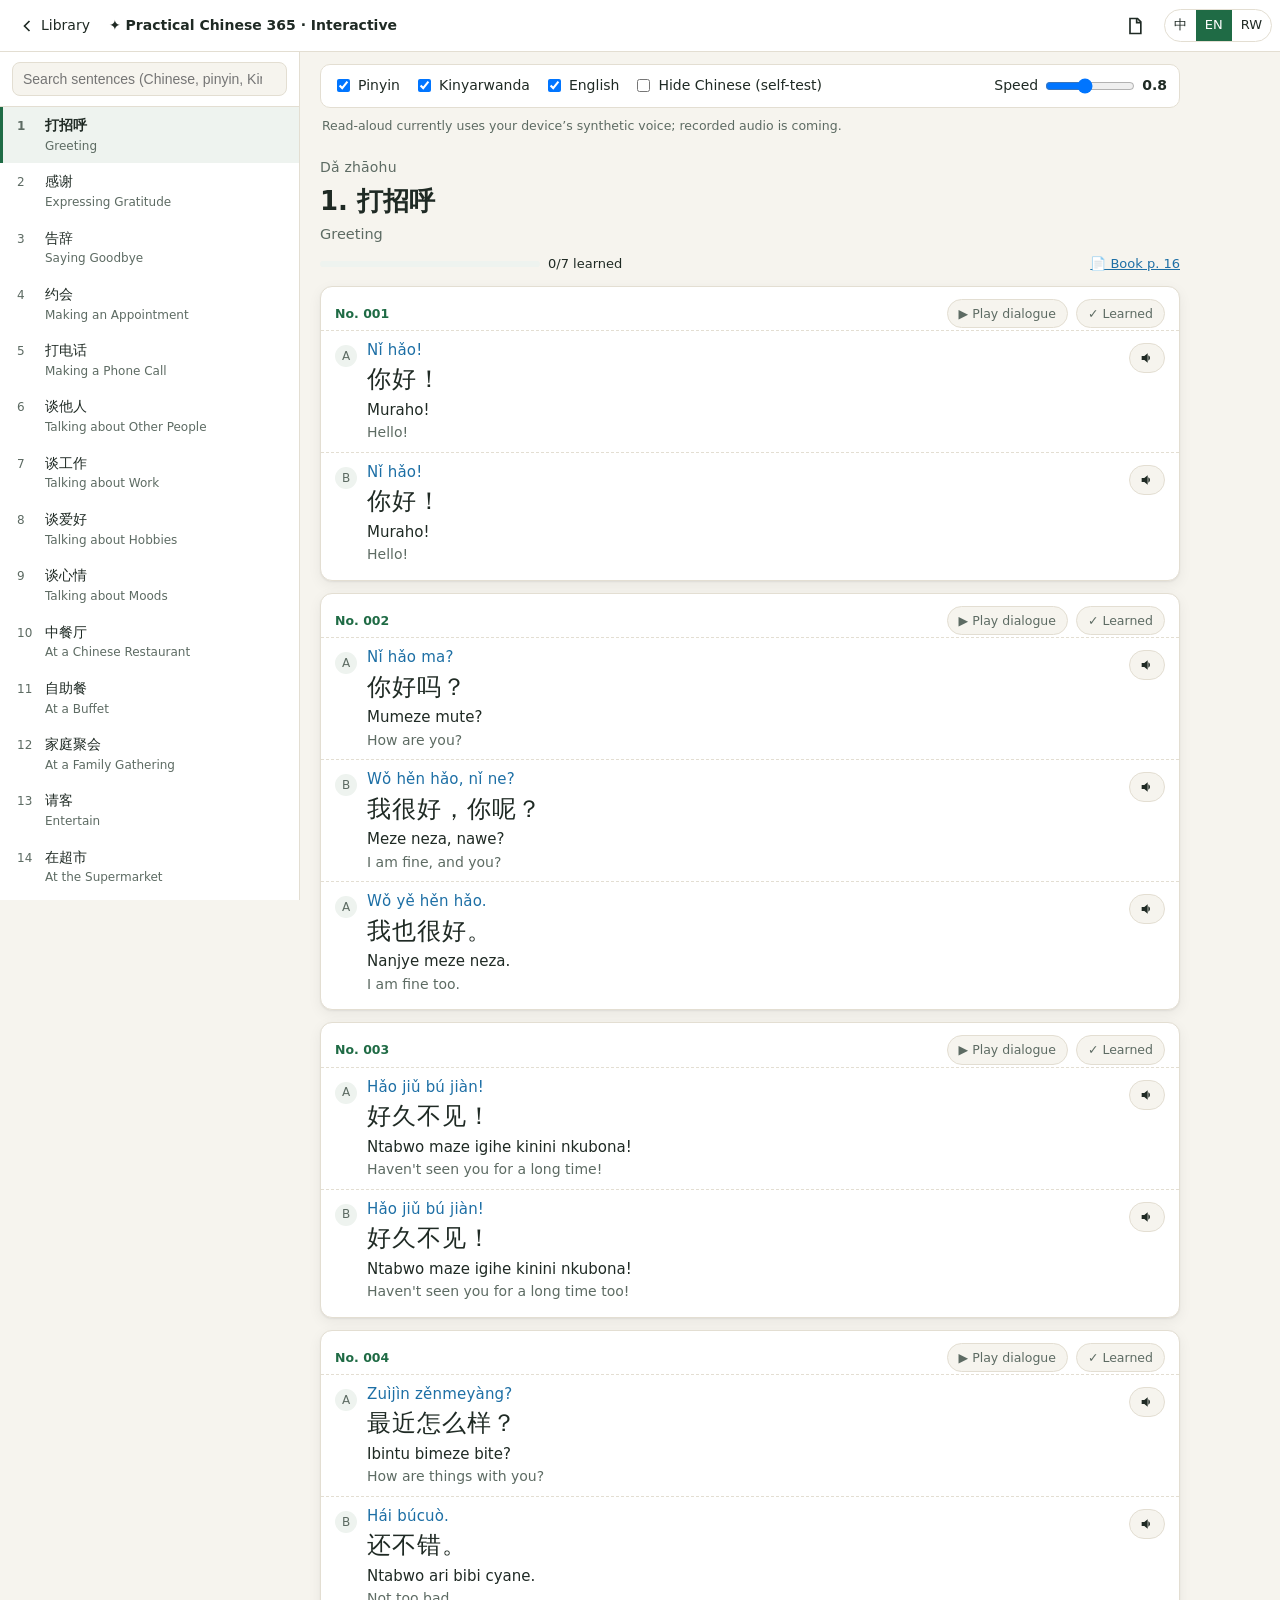
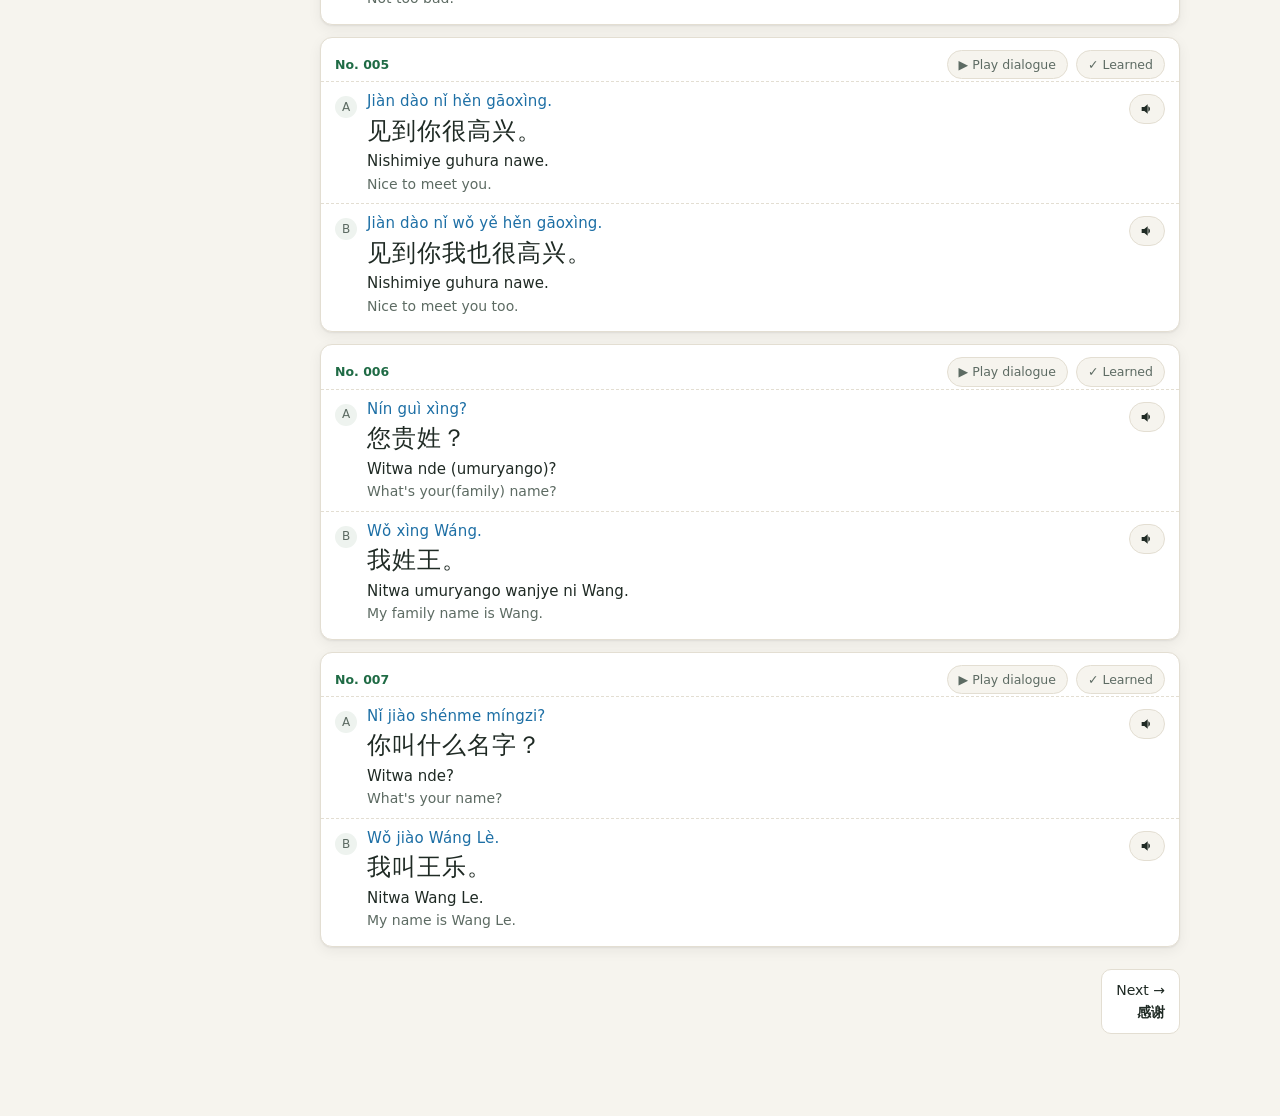
==== learn.html @ e9c6e746 "Site files (batch 1/5)" ====
<!doctype html>
<html lang="zh">
<head>
<meta charset="utf-8">
<meta name="viewport" content="width=device-width,initial-scale=1">
<title>互动学习 | 卢大孔院双语教材在线书库</title>
<link rel="icon" href="data:image/svg+xml,%3Csvg xmlns='http://www.w3.org/2000/svg' viewBox='0 0 32 32'%3E%3Crect width='32' height='32' rx='7' fill='%231f6b45'/%3E%3Cpath d='M7 9h8a3 3 0 0 1 3 3v12a3 3 0 0 0-3-3H7zM25 9h-5a3 3 0 0 0-3 3v12a3 3 0 0 1 3-3h5z' fill='%23fad201'/%3E%3C/svg%3E">
<link rel="stylesheet" href="assets/style.css">
<link rel="stylesheet" href="assets/learn.css">
</head>
<body class="learnpage">
<div class="rbar">
  <a class="ib" href="index.html"><svg viewBox="0 0 24 24" fill="none" stroke="currentColor" stroke-width="2"><path d="M15 18l-6-6 6-6"/></svg><span class="hide-sm" id="backTxt"></span></a>
  <button class="ib lmenu" id="menu"><svg viewBox="0 0 24 24" fill="none" stroke="currentColor" stroke-width="2"><path d="M4 6h16M4 12h16M4 18h10"/></svg></button>
  <div class="title" id="title"></div>
  <a class="ib hide-sm" id="pdfLink"><svg viewBox="0 0 24 24" fill="none" stroke="currentColor" stroke-width="2"><path d="M6 3h9l4 4v14H6z"/><path d="M14 3v5h5"/></svg></a>
  <div class="lang"><button data-l="zh">中</button><button data-l="en">EN</button><button data-l="rw">RW</button></div>
</div>

<aside class="ldrawer" id="drawer">
  <div class="lsearch"><input id="sq" type="search" autocomplete="off"></div>
  <nav id="topics"></nav>
</aside>
<div class="scrim" id="scrim"></div>

<main class="lmain" id="main">
  <div class="tools" id="tools">
    <label><input type="checkbox" id="tPy" checked> <span id="lPy"></span></label>
    <label><input type="checkbox" id="tRw" checked> <span id="lRw"></span></label>
    <label><input type="checkbox" id="tEn" checked> <span id="lEn"></span></label>
    <label class="practice"><input type="checkbox" id="tHide"> <span id="lHide"></span></label>
    <label class="speed"><span id="lSpeed"></span> <input type="range" id="rate" min="0.5" max="1.2" step="0.1" value="0.8"> <b id="rateV">0.8</b></label>
  </div>
  <div class="note" id="note"></div>
  <div id="content"></div>
</main>

<script src="assets/common.js"></script>
<script src="assets/learn.js"></script>
</body>
</html>
---- assets/style.css ----
:root{
  --bg:#f6f4ee; --surface:#ffffff; --ink:#1f2a24; --muted:#5d6b63; --line:#e3ded2;
  --green:#1f6b45; --green-ink:#ffffff; --blue:#1d6fa5; --sun:#e8b923; --red:#b5402f;
  --chip:#eef3ef; --shadow:0 1px 2px rgba(0,0,0,.06),0 4px 14px rgba(0,0,0,.06);
  --radius:12px; --font:"Noto Sans SC","PingFang SC","Microsoft YaHei",system-ui,-apple-system,"Segoe UI",Roboto,sans-serif;
}
@media (prefers-color-scheme:dark){
  :root{--bg:#121714;--surface:#1b221e;--ink:#e7ece9;--muted:#9aa8a0;--line:#2c3631;--chip:#22302a;--green:#3fa774;--shadow:none}
}
*{box-sizing:border-box}
html,body{margin:0;background:var(--bg);color:var(--ink);font-family:var(--font);line-height:1.55}
a{color:var(--blue)}
button{font:inherit;color:inherit}
.stripe{height:6px;background:linear-gradient(90deg,#00a1de 0 50%,#fad201 50% 75%,#20603d 75%)}

/* ---------- library ---------- */
.top{background:var(--surface);border-bottom:1px solid var(--line)}
.top .wrap{display:flex;align-items:center;gap:12px;padding:14px 16px;max-width:1180px;margin:0 auto}
.brand{display:flex;flex-direction:column;min-width:0;flex:1}
.brand b{font-size:18px;letter-spacing:.2px}
.brand span{font-size:13px;color:var(--muted)}
.lang{display:flex;border:1px solid var(--line);border-radius:999px;overflow:hidden;flex:none}
.lang button{border:0;background:none;padding:6px 12px;cursor:pointer;font-size:13px}
.lang button.on{background:var(--green);color:var(--green-ink)}
.hero{max-width:1180px;margin:0 auto;padding:28px 16px 8px}
.hero h1{font-size:clamp(22px,3.4vw,32px);margin:0 0 6px}
.hero p{margin:0;color:var(--muted);max-width:760px}
.searchbar{display:flex;gap:8px;margin:18px 0 6px;max-width:720px}
.searchbar input{flex:1;min-width:0;padding:12px 14px;border:1px solid var(--line);border-radius:10px;background:var(--surface);color:var(--ink);font-size:16px}
.searchbar button{padding:0 18px;border:0;border-radius:10px;background:var(--green);color:var(--green-ink);cursor:pointer;font-weight:600}
.filters{display:flex;gap:8px;flex-wrap:wrap;margin:10px 0 0}
.filters button{border:1px solid var(--line);background:var(--surface);border-radius:999px;padding:6px 14px;cursor:pointer;font-size:14px}
.filters button.on{background:var(--ink);color:var(--bg);border-color:var(--ink)}
main.wrap{max-width:1180px;margin:0 auto;padding:12px 16px 40px}
.section-title{font-size:15px;color:var(--muted);margin:26px 0 12px;font-weight:600;letter-spacing:.3px}
.grid{display:grid;grid-template-columns:repeat(auto-fill,minmax(220px,1fr));gap:18px}
.card{background:var(--surface);border:1px solid var(--line);border-radius:var(--radius);overflow:hidden;display:flex;flex-direction:column;box-shadow:var(--shadow);text-decoration:none;color:inherit;transition:transform .15s}
.card:hover{transform:translateY(-2px)}
.card .cover{aspect-ratio:419/595;background:#ddd center/cover no-repeat;border-bottom:1px solid var(--line)}
.card .body{padding:12px 14px 14px;display:flex;flex-direction:column;gap:6px;flex:1}
.card h3{margin:0;font-size:15.5px;line-height:1.4}
.card .sub{font-size:12.5px;color:var(--muted)}
.card .desc{font-size:13px;color:var(--muted);display:-webkit-box;-webkit-line-clamp:3;-webkit-box-orient:vertical;overflow:hidden}
.tags{display:flex;gap:6px;flex-wrap:wrap;margin-top:auto;padding-top:6px}
.tag{font-size:11.5px;background:var(--chip);border-radius:6px;padding:2px 7px;color:var(--ink)}
.tag.lv{background:#fff4d1;color:#6b5200}
@media (prefers-color-scheme:dark){.tag.lv{background:#3a3214;color:#f3dc8a}}
.results{margin-top:8px}
.results .book{background:var(--surface);border:1px solid var(--line);border-radius:var(--radius);padding:12px 14px;margin-bottom:12px}
.results .book h4{margin:0 0 8px;font-size:15px}
.hit{display:block;padding:7px 0;border-top:1px dashed var(--line);text-decoration:none;color:inherit;font-size:14px}
.hit b.pg{color:var(--green);margin-right:8px;font-weight:600;white-space:nowrap}
mark{background:#ffe27a;color:#000;border-radius:2px;padding:0 1px}
.muted{color:var(--muted)}
footer{border-top:1px solid var(--line);padding:18px 16px 28px;text-align:center;color:var(--muted);font-size:13px}

/* ---------- reader ---------- */
body.reader{overflow:hidden;height:100vh;height:100dvh}
.rbar{position:fixed;inset:0 0 auto 0;height:52px;background:var(--surface);border-bottom:1px solid var(--line);display:flex;align-items:center;gap:6px;padding:0 8px;z-index:20}
.rbar .title{flex:1;min-width:0;font-size:14px;font-weight:600;white-space:nowrap;overflow:hidden;text-overflow:ellipsis;padding:0 4px}
.ib{border:1px solid transparent;background:none;border-radius:8px;height:36px;min-width:36px;padding:0 8px;cursor:pointer;display:inline-flex;align-items:center;justify-content:center;gap:4px;font-size:14px;text-decoration:none;color:inherit}
.ib:hover{background:var(--chip)}
.ib svg{width:20px;height:20px}
.pageinfo{display:flex;align-items:center;gap:4px;font-size:14px;white-space:nowrap}
.pageinfo input{width:54px;padding:5px 6px;border:1px solid var(--line);border-radius:6px;text-align:center;background:var(--bg);color:var(--ink);font-size:14px}
.viewer{position:fixed;inset:52px 0 0 0;overflow:auto;background:#8a8f8c;-webkit-overflow-scrolling:touch}
@media (prefers-color-scheme:dark){.viewer{background:#2a2f2c}}
.pages{display:flex;flex-direction:column;align-items:center;gap:12px;padding:14px 8px 40px}
.page{background:#fff;box-shadow:0 2px 8px rgba(0,0,0,.25);position:relative}
.page canvas{display:block;width:100%;height:100%}
.page .pn{position:absolute;right:6px;bottom:4px;font-size:11px;color:#999}
.drawer{position:fixed;top:52px;bottom:0;left:0;width:340px;max-width:88vw;background:var(--surface);border-right:1px solid var(--line);z-index:15;transform:translateX(-105%);transition:transform .2s;display:flex;flex-direction:column}
.drawer.open{transform:none;box-shadow:4px 0 18px rgba(0,0,0,.15)}
.tabs{display:flex;border-bottom:1px solid var(--line)}
.tabs button{flex:1;border:0;background:none;padding:11px;cursor:pointer;font-size:14px;border-bottom:2px solid transparent}
.tabs button.on{border-bottom-color:var(--green);font-weight:600}
.pane{overflow:auto;flex:1;padding:6px 0 30px}
.toc a{display:block;padding:7px 16px;text-decoration:none;color:inherit;font-size:14px;line-height:1.4}
.toc a:hover,.toc a.cur{background:var(--chip)}
.toc a .p{float:right;color:var(--muted);font-size:12px;margin-left:8px}
.toc a.h{font-weight:700;margin-top:6px}
.toc a.l1{padding-left:28px}
.toc a.l2{padding-left:42px;font-size:13px}
.toc a.alt{padding-left:44px;font-size:12.5px;color:var(--muted)}
.toc a.l1+.alt,.toc .alt{}
.insearch{padding:10px 12px;display:flex;gap:6px}
.insearch input{flex:1;min-width:0;padding:8px 10px;border:1px solid var(--line);border-radius:8px;background:var(--bg);color:var(--ink);font-size:15px}
.insearch button{border:0;background:var(--green);color:var(--green-ink);border-radius:8px;padding:0 12px;cursor:pointer}
.pane .hit{padding:8px 14px}
.loading{position:fixed;inset:52px 0 0 0;display:flex;align-items:center;justify-content:center;flex-direction:column;gap:10px;color:#fff;z-index:5;pointer-events:none}
.bar{width:220px;height:6px;background:rgba(255,255,255,.3);border-radius:3px;overflow:hidden}
.bar i{display:block;height:100%;width:0;background:var(--sun);transition:width .2s}
.scrim{position:fixed;inset:52px 0 0 0;background:rgba(0,0,0,.25);z-index:14;display:none}
.scrim.on{display:block}
@media (min-width:1100px){
  .drawer.open~.viewer{left:340px}
  .scrim{display:none!important}
}
@media (max-width:640px){
  .hide-sm{display:none!important}
  .rbar{gap:2px;padding:0 4px}
  .pageinfo input{width:44px}
}
@media (max-width:560px){
  .grid{grid-template-columns:repeat(2,1fr);gap:12px}
  .card .body{padding:9px 10px 11px}
  .card h3{font-size:14px}
  .card .desc,.card .sub{display:none}
  .brand b{font-size:16px}
  .hero{padding-top:20px}
}

.tag.learn{background:var(--green);color:var(--green-ink)}
.banner{display:flex;align-items:center;gap:12px;flex-wrap:wrap;background:linear-gradient(90deg,rgba(0,161,222,.12),rgba(250,210,1,.18));border:1px solid var(--line);border-radius:var(--radius);padding:14px 16px;margin:18px 0 4px;text-decoration:none;color:inherit}
.banner .pill{background:var(--sun);color:#3d3000;font-size:12px;font-weight:700;border-radius:999px;padding:2px 10px}
.banner .btxt{flex:1;min-width:220px;font-size:14.5px}
.banner .go{font-weight:700;color:var(--green);white-space:nowrap}
.learnbtn{background:var(--green);color:var(--green-ink)!important;font-weight:600;white-space:nowrap}
.learnbtn:hover{background:var(--green)}
---- assets/learn.css ----
body.learnpage{min-height:100vh}
.learnpage .rbar .lang{margin-left:4px}
.learnpage .rbar .lang button{padding:5px 9px}
.ldrawer{position:fixed;top:52px;bottom:0;left:0;width:300px;background:var(--surface);border-right:1px solid var(--line);overflow:auto;z-index:15;transition:transform .2s}
.lsearch{padding:10px 12px;position:sticky;top:0;background:var(--surface);border-bottom:1px solid var(--line)}
.lsearch input{width:100%;padding:8px 10px;border:1px solid var(--line);border-radius:8px;background:var(--bg);color:var(--ink);font-size:14px}
#topics a{display:flex;gap:8px;align-items:baseline;padding:8px 14px;text-decoration:none;color:inherit;font-size:14px;border-left:3px solid transparent}
#topics a:hover{background:var(--chip)}
#topics a.cur{background:var(--chip);border-left-color:var(--green);font-weight:600}
#topics .no{color:var(--muted);font-size:12px;min-width:20px}
#topics .tt{flex:1}
#topics .tt small{display:block;color:var(--muted);font-weight:400;font-size:12px}
#topics .pr{font-size:11px;color:var(--green);white-space:nowrap}
.lmain{margin-left:300px;padding:64px 20px 60px;max-width:900px}
.tools{display:flex;flex-wrap:wrap;gap:8px 14px;align-items:center;background:var(--surface);border:1px solid var(--line);border-radius:10px;padding:10px 12px;font-size:14px;position:sticky;top:60px;z-index:5}
.tools label{display:inline-flex;align-items:center;gap:5px;cursor:pointer;user-select:none}
.tools .speed{margin-left:auto}
.tools input[type=range]{width:90px}
.note{font-size:12.5px;color:var(--muted);margin:8px 2px 0}
.note.warn{color:var(--red)}
.thead{margin:22px 0 10px}
.thead .py{color:var(--muted);font-size:14px}
.thead h1{margin:2px 0;font-size:26px}
.thead .tr{color:var(--muted);font-size:14.5px}
.thead .meta{display:flex;gap:10px;align-items:center;flex-wrap:wrap;margin-top:8px;font-size:13px}
.thead .meta a{color:var(--blue)}
.bar2{height:6px;background:var(--chip);border-radius:3px;overflow:hidden;flex:1;max-width:220px}
.bar2 i{display:block;height:100%;background:var(--green)}
.item{background:var(--surface);border:1px solid var(--line);border-radius:12px;margin:12px 0;padding:6px 0;box-shadow:var(--shadow)}
.item.done{border-color:var(--green)}
.ihead{display:flex;align-items:center;gap:8px;padding:6px 14px 2px;font-size:12.5px;color:var(--muted)}
.ihead .n{font-weight:700;color:var(--green)}
.ihead .sp{flex:1}
.ihead button,.line .pl{border:1px solid var(--line);background:var(--bg);border-radius:999px;padding:4px 11px;cursor:pointer;font-size:12.5px;display:inline-flex;align-items:center;gap:5px}
.ihead button.on{background:var(--green);color:var(--green-ink);border-color:var(--green)}
.line{display:flex;gap:10px;padding:8px 14px;border-top:1px dashed var(--line);align-items:flex-start}
.line:first-of-type{border-top:0}
.line .who{flex:none;width:22px;height:22px;border-radius:50%;background:var(--chip);font-size:12px;display:flex;align-items:center;justify-content:center;margin-top:6px;color:var(--muted)}
.line .tx{flex:1;min-width:0}
.line .pl{flex:none;margin-top:4px;padding:6px 9px}
.line .pl svg{width:16px;height:16px}
.line.speaking{background:rgba(250,210,1,.16)}
.py{font-size:15px;color:var(--blue);letter-spacing:.2px}
.zh{font-size:24px;line-height:1.45;font-family:"Noto Sans SC","PingFang SC","Microsoft YaHei",sans-serif;letter-spacing:1px}
.rw{font-size:15px;margin-top:2px}
.en{font-size:14px;color:var(--muted)}
.hidePy .py,.hideRw .rw,.hideEn .en{display:none}
.hideZh .zh{color:transparent;background:var(--chip);border-radius:6px;cursor:pointer;user-select:none;position:relative}
.hideZh .zh::after{content:attr(data-r);position:absolute;left:10px;top:50%;transform:translateY(-50%);color:var(--muted);font-size:13px;letter-spacing:0}
.hideZh .line .py{visibility:hidden}
.hideZh .line.revealed .zh{color:inherit;background:none}
.hideZh .line.revealed .zh::after{content:none}
.hideZh .line.revealed .py{visibility:visible}
.tnav{display:flex;justify-content:space-between;gap:10px;margin:22px 0}
.tnav a{border:1px solid var(--line);background:var(--surface);border-radius:10px;padding:10px 14px;text-decoration:none;color:inherit;font-size:14px;max-width:48%}
.sres .item .ihead .tp{color:var(--blue);cursor:pointer}
@media (max-width:900px){
  .ldrawer{transform:translateX(-105%)}
  .ldrawer.open{transform:none;box-shadow:4px 0 18px rgba(0,0,0,.15)}
  .lmain{margin-left:0;padding:64px 12px 60px}
  .tools{top:56px}
  .tools .speed{margin-left:0}
}
@media (min-width:901px){ .lmenu{display:none} .learnpage .scrim{display:none!important} }
@media (max-width:560px){ .zh{font-size:22px} .thead h1{font-size:22px} .learnpage .rbar .title{font-size:13px} }
.ihead{flex-wrap:wrap}
.ihead .n,.ihead button{white-space:nowrap}
@media (max-width:560px){ .ihead button{padding:3px 9px;font-size:12px} .tools{gap:6px 12px;font-size:13.5px} }
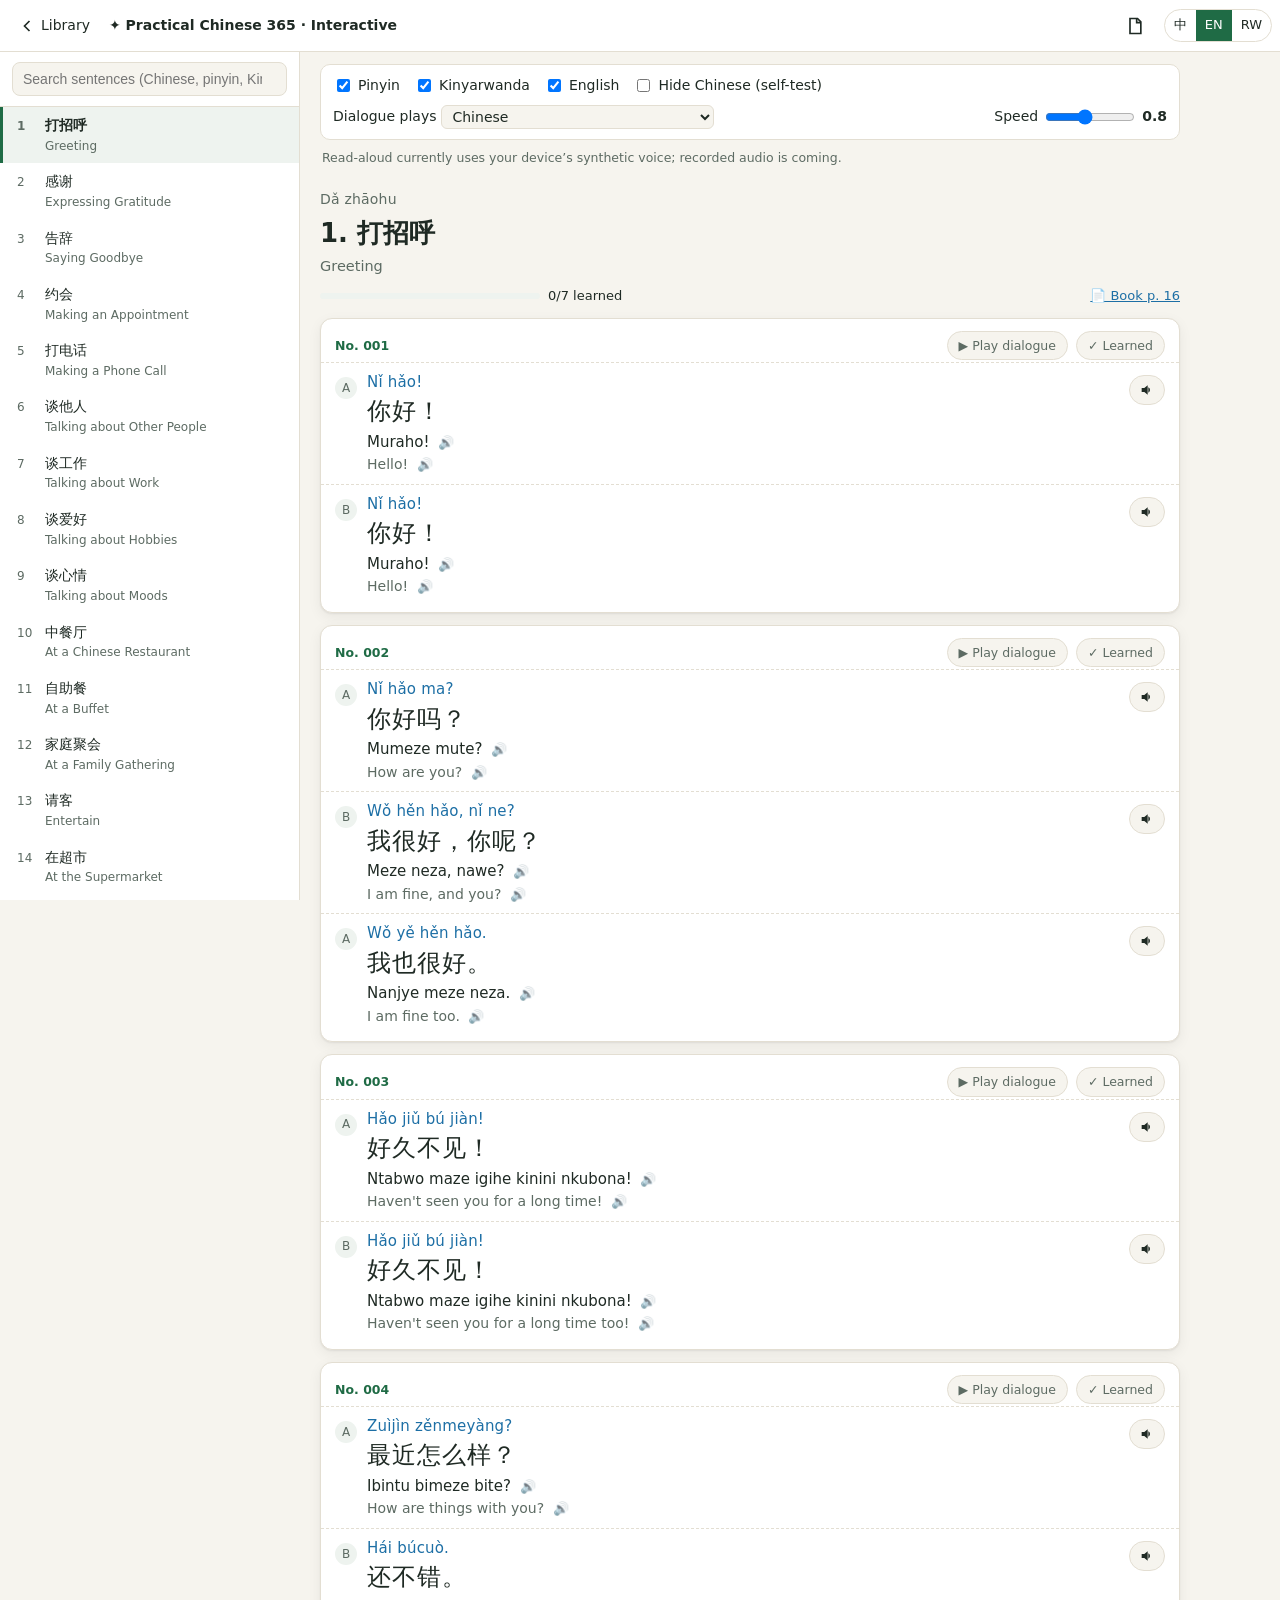
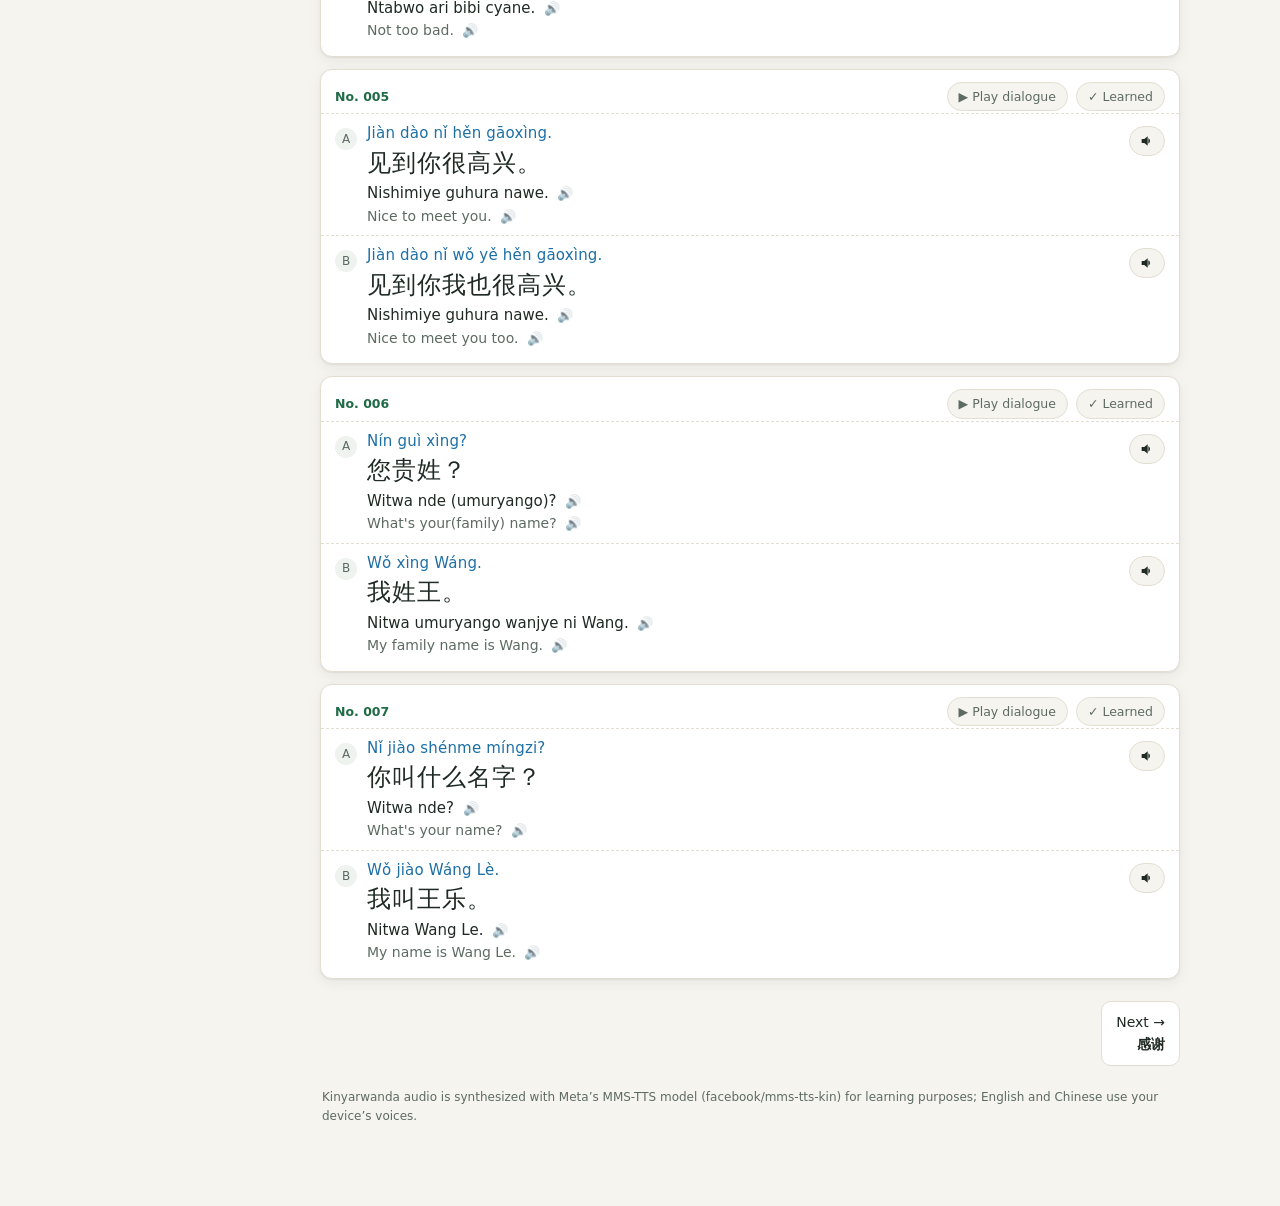
==== commit 1b81434b: "Kinyarwanda MMS-TTS audio + rw/en read-aloud (batch 6)" ====
--- a/learn.html
+++ b/learn.html
@@ -29,10 +29,12 @@
     <label><input type="checkbox" id="tRw" checked> <span id="lRw"></span></label>
     <label><input type="checkbox" id="tEn" checked> <span id="lEn"></span></label>
     <label class="practice"><input type="checkbox" id="tHide"> <span id="lHide"></span></label>
+    <label class="seqsel"><span id="lSeq"></span> <select id="seq"><option value="zh"></option><option value="zhrw"></option><option value="all"></option></select></label>
     <label class="speed"><span id="lSpeed"></span> <input type="range" id="rate" min="0.5" max="1.2" step="0.1" value="0.8"> <b id="rateV">0.8</b></label>
   </div>
   <div class="note" id="note"></div>
   <div id="content"></div>
+  <p class="credit" id="credit"></p>
 </main>
 
 <script src="assets/common.js"></script>
--- a/assets/style.css
+++ b/assets/style.css
@@ -1,3 +1,4 @@
+[hidden]{display:none!important}
 :root{
   --bg:#f6f4ee; --surface:#ffffff; --ink:#1f2a24; --muted:#5d6b63; --line:#e3ded2;
   --green:#1f6b45; --green-ink:#ffffff; --blue:#1d6fa5; --sun:#e8b923; --red:#b5402f;
--- a/assets/learn.css
+++ b/assets/learn.css
@@ -66,3 +66,9 @@
 .ihead{flex-wrap:wrap}
 .ihead .n,.ihead button{white-space:nowrap}
 @media (max-width:560px){ .ihead button{padding:3px 9px;font-size:12px} .tools{gap:6px 12px;font-size:13.5px} }
+
+.pls{border:0;background:none;cursor:pointer;font-size:13px;padding:0 4px;opacity:.65;vertical-align:baseline}
+.pls:hover{opacity:1}
+.speaking-part{background:rgba(250,210,1,.35);border-radius:4px}
+.tools select{font:inherit;padding:2px 6px;border:1px solid var(--line);border-radius:6px;background:var(--bg);color:var(--ink)}
+.credit{font-size:12px;color:var(--muted);margin:20px 2px}
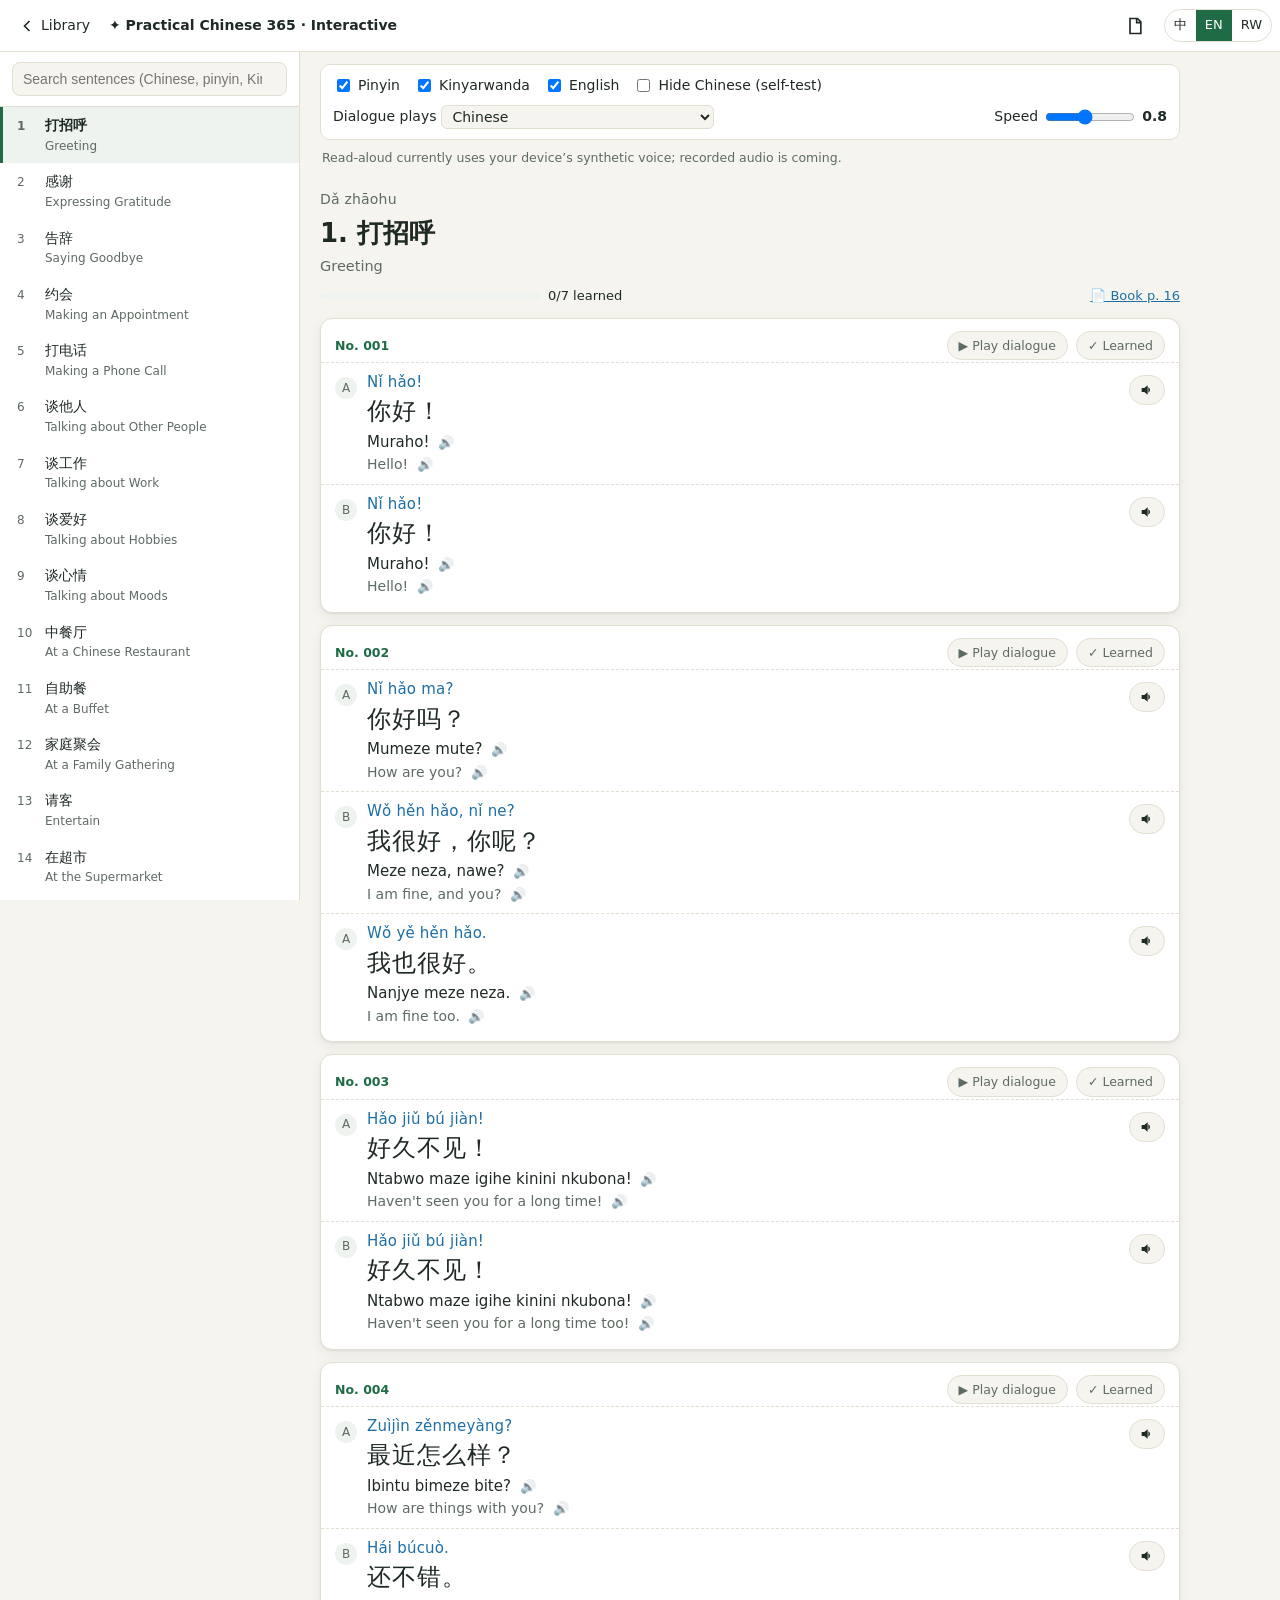
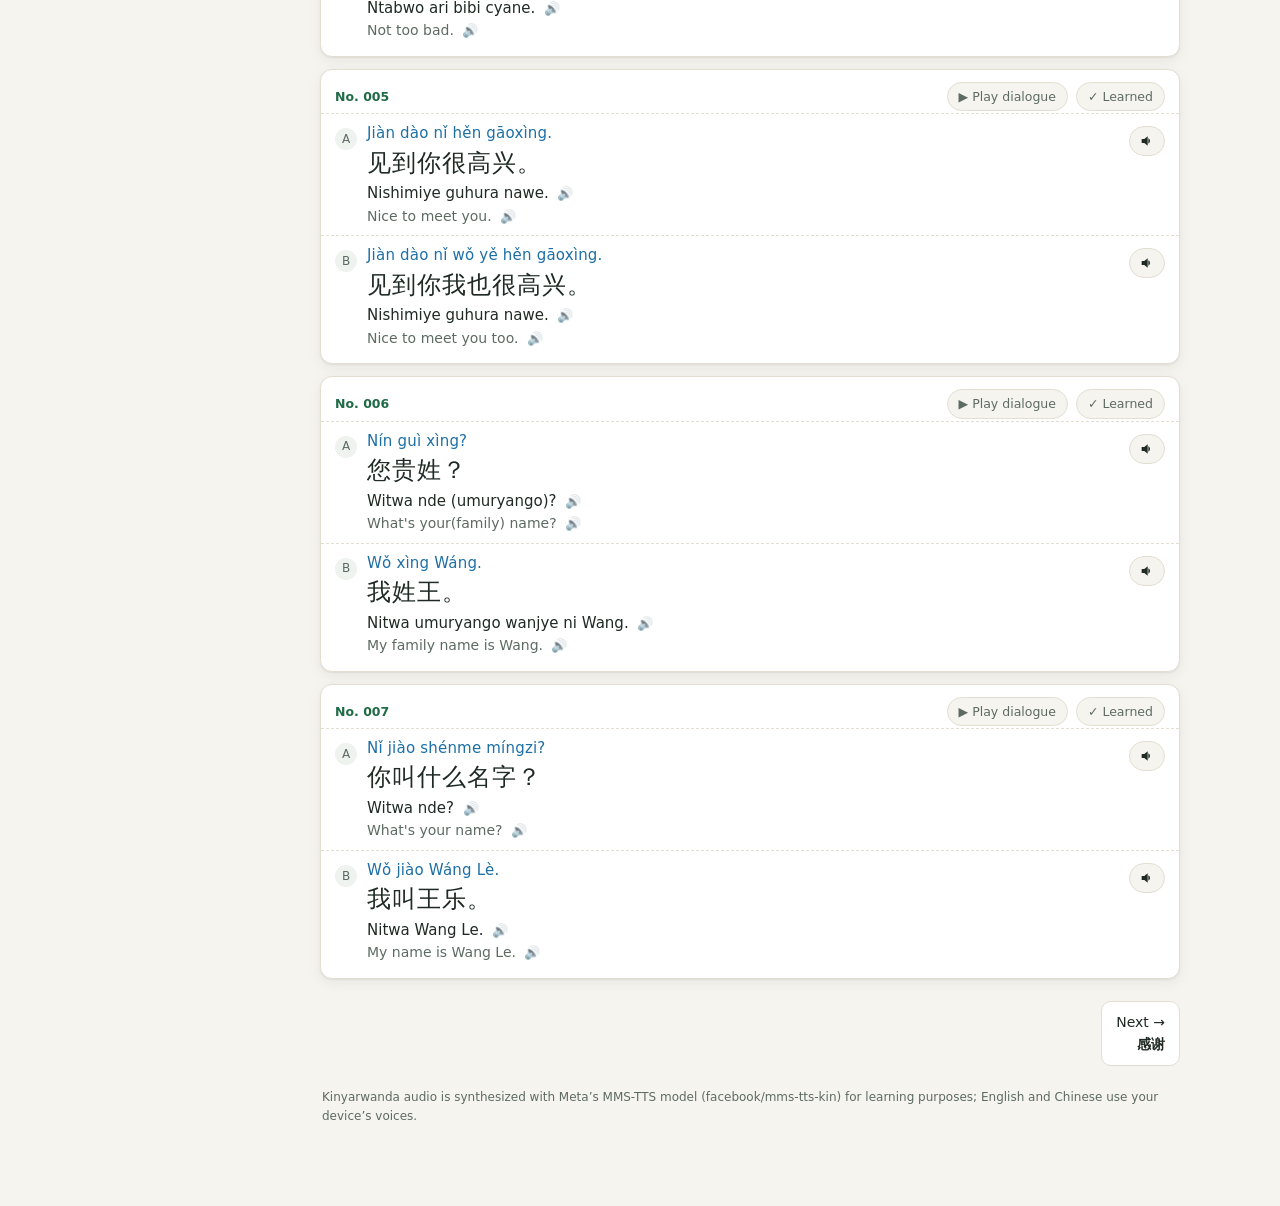
==== commit 979eb9ff: "Update CSS and JS links with versioning" ====
--- a/learn.html
+++ b/learn.html
@@ -5,8 +5,8 @@
 <meta name="viewport" content="width=device-width,initial-scale=1">
 <title>互动学习 | 卢大孔院双语教材在线书库</title>
 <link rel="icon" href="data:image/svg+xml,%3Csvg xmlns='http://www.w3.org/2000/svg' viewBox='0 0 32 32'%3E%3Crect width='32' height='32' rx='7' fill='%231f6b45'/%3E%3Cpath d='M7 9h8a3 3 0 0 1 3 3v12a3 3 0 0 0-3-3H7zM25 9h-5a3 3 0 0 0-3 3v12a3 3 0 0 1 3-3h5z' fill='%23fad201'/%3E%3C/svg%3E">
-<link rel="stylesheet" href="assets/style.css">
-<link rel="stylesheet" href="assets/learn.css">
+<link rel="stylesheet" href="assets/style.css?v=7">
+<link rel="stylesheet" href="assets/learn.css?v=7">
 </head>
 <body class="learnpage">
 <div class="rbar">
@@ -37,7 +37,7 @@
   <p class="credit" id="credit"></p>
 </main>
 
-<script src="assets/common.js"></script>
-<script src="assets/learn.js"></script>
+<script src="assets/common.js?v=7"></script>
+<script src="assets/learn.js?v=7"></script>
 </body>
 </html>
--- a/assets/learn.css
+++ b/assets/learn.css
@@ -72,3 +72,22 @@
 .speaking-part{background:rgba(250,210,1,.35);border-radius:4px}
 .tools select{font:inherit;padding:2px 6px;border:1px solid var(--line);border-radius:6px;background:var(--bg);color:var(--ink)}
 .credit{font-size:12px;color:var(--muted);margin:20px 2px}
+
+/* Kinyarwanda-primary books (e.g. Practical Kinyarwanda) */
+.prw .line .rw{font-size:21px;font-weight:600;line-height:1.4;margin:0 0 2px;color:var(--ink)}
+.prw .zh{font-size:16px;line-height:1.5;letter-spacing:0}
+.prw .en{font-size:14px}
+.prw .ihead .n{font-size:14px}
+.prw .item.nohead .ihead{padding-top:2px}
+.spk{font-size:12px;font-weight:700;color:var(--green);margin-bottom:1px}
+.ltag{display:inline-block;background:var(--chip);color:var(--blue);border-radius:6px;padding:0 7px;margin-right:8px;font-size:13px;font-weight:700;vertical-align:2px;font-family:ui-monospace,Menlo,Consolas,monospace}
+.lnote{padding:8px 14px;font-size:13.5px;line-height:1.65;color:var(--muted);border-top:1px dashed var(--line)}
+.lnote:first-of-type{border-top:0}
+.hideZhT .zh{display:none}
+.hideRwP .line .rw{color:transparent;background:var(--chip);border-radius:6px;cursor:pointer;user-select:none;position:relative}
+.hideRwP .line .rw .ltag{visibility:hidden}
+.hideRwP .line .rw::after{content:attr(data-r);position:absolute;left:10px;top:50%;transform:translateY(-50%);color:var(--muted);font-size:13px;font-weight:400}
+.hideRwP .line.revealed .rw{color:var(--ink);background:none}
+.hideRwP .line.revealed .rw .ltag{visibility:visible}
+.hideRwP .line.revealed .rw::after{content:none}
+@media (max-width:560px){ .prw .line .rw{font-size:19px} }
